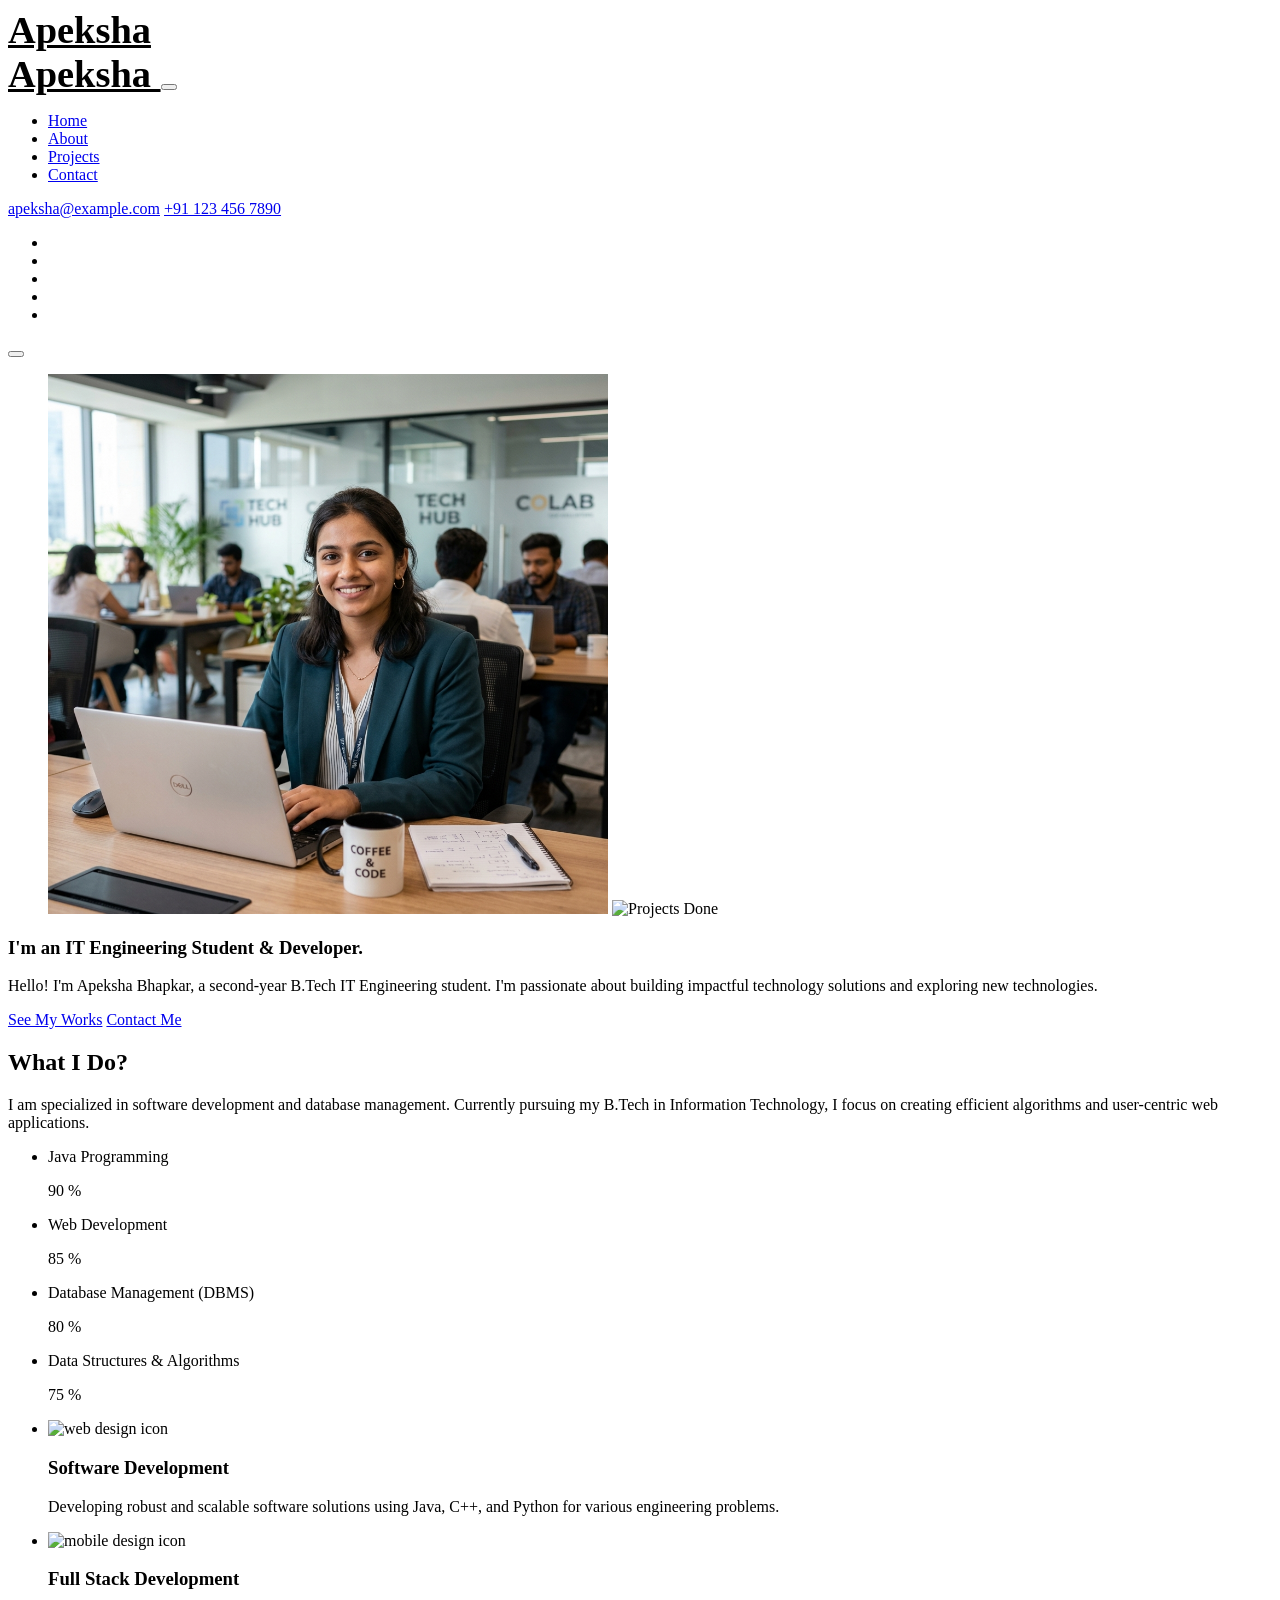
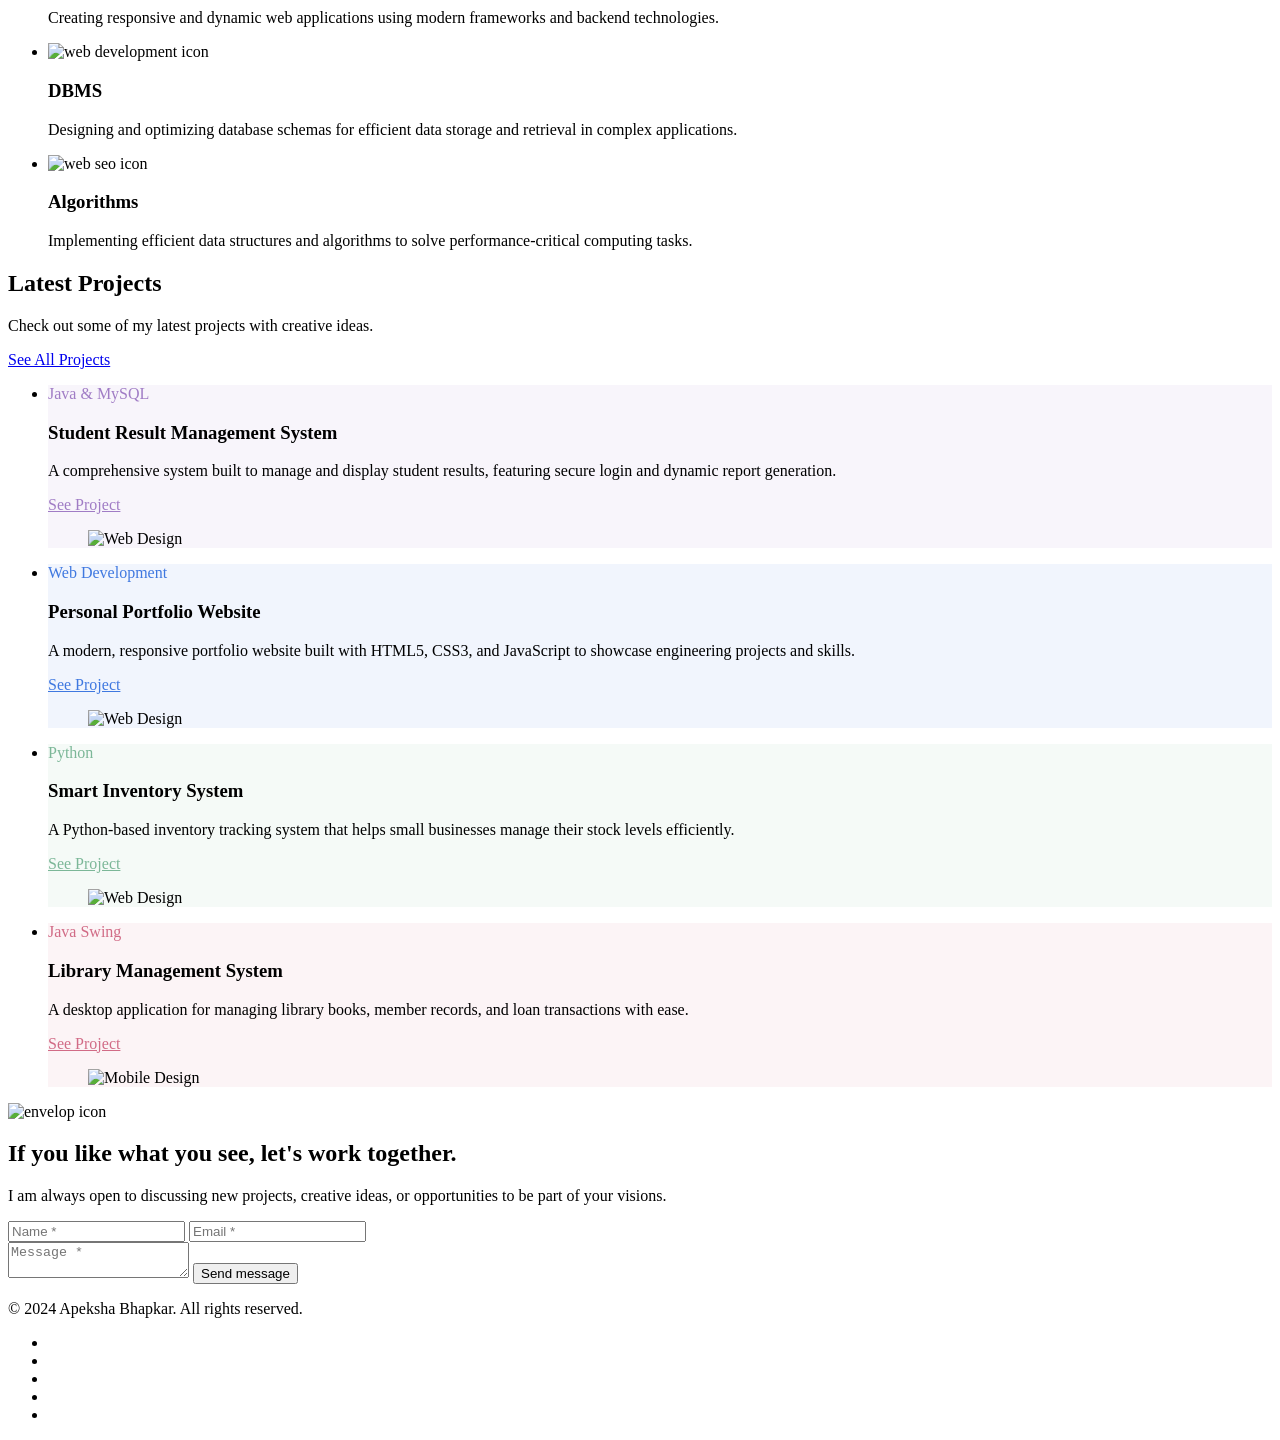
==== index.html @ d8a3f4f7 "first commit" ====
<!DOCTYPE html>
<html lang="en">

<head>
  <meta charset="UTF-8">
  <meta http-equiv="X-UA-Compatible" content="IE=edge">
  <meta name="viewport" content="width=device-width, initial-scale=1.0">

  <!-- 
    - primary meta tags
  -->
  <title>Apeksha - IT Engineering Student & Developer</title>
  <meta name="title" content="Apeksha - IT Engineering Student & Developer">
  <meta name="description"
    content="Apeksha Bhapkar's personal portfolio. I am a second-year B.Tech IT Engineering student.">

  <!-- 
    - favicon
  -->
  <link rel="shortcut icon" href="./favicon.svg" type="image/svg+xml">

  <!-- 
    - google font link
  -->
  <link rel="preconnect" href="https://fonts.googleapis.com">
  <link rel="preconnect" href="https://fonts.gstatic.com" crossorigin>
  <link href="https://fonts.googleapis.com/css2?family=Manrope:wght@500;700&display=swap" rel="stylesheet">

  <!-- 
    - custom css link
  -->
  <link rel="stylesheet" href="./assets/css/style.css">

  <!-- 
    - preload images
  -->
  <link rel="preload" as="image" href="./assets/images/hero_apeksha.png">
  <link rel="preload" as="image" href="./assets/images/Blog.svg">

</head>

<body>

  <!-- 
    - #HEADER
  -->

  <header class="header" data-header>
    <div class="container">

      <a href="#" class="logo" style="font-size: 2.4rem; font-weight: 700; color: var(--onyx);">
        Apeksha
      </a>

      <nav class="navbar" data-navbar>

        <div class="navbar-top">
          <a href="#" class="logo" style="font-size: 2.4rem; font-weight: 700; color: var(--white);">
            Apeksha
          </a>

          <button class="nav-close-btn" aria-label="close menu" data-nav-toggler>
            <ion-icon name="close-outline" aria-hidden="true"></ion-icon>
          </button>
        </div>

        <ul class="navbar-list">

          <li>
            <a href="#home" class="navbar-link" data-nav-link>Home</a>
          </li>

          <li>
            <a href="#about" class="navbar-link" data-nav-link>About</a>
          </li>

          <li>
            <a href="#projects" class="navbar-link" data-nav-link>Projects</a>
          </li>

          <li>
            <a href="#contact" class="navbar-link" data-nav-link>Contact</a>
          </li>

        </ul>

        <div class="wrapper">
          <a href="mailto:apeksha@example.com" class="contact-link">apeksha@example.com</a>

          <a href="tel:+911234567890" class="contact-link">+91 123 456 7890</a>
        </div>

        <ul class="social-list">

          <li>
            <a href="#" class="social-link">
              <ion-icon name="logo-twitter"></ion-icon>
            </a>
          </li>

          <li>
            <a href="#" class="social-link">
              <ion-icon name="logo-facebook"></ion-icon>
            </a>
          </li>

          <li>
            <a href="#" class="social-link">
              <ion-icon name="logo-dribbble"></ion-icon>
            </a>
          </li>

          <li>
            <a href="#" class="social-link">
              <ion-icon name="logo-instagram"></ion-icon>
            </a>
          </li>

          <li>
            <a href="#" class="social-link">
              <ion-icon name="logo-youtube"></ion-icon>
            </a>
          </li>

        </ul>

      </nav>

      <button class="nav-open-btn" aria-label="open menu" data-nav-toggler>
        <ion-icon name="menu-outline" aria-hidden="true"></ion-icon>
      </button>

      <div class="overlay" data-nav-toggler data-overlay></div>

    </div>
  </header>





  <main>
    <article>

      <!-- 
        - #HERO
      -->

      <section class="section hero" id="home" aria-label="home">
        <div class="container">

          <figure class="hero-banner">
            <img src="./assets/images/hero_apeksha.png" width="560" height="540" alt="Apeksha" class="w-100"
              data-reveal="top">

            <img src="./assets/images/hero-shape.svg" width="203" height="91" alt="Projects Done" class="shape"
              data-reveal="top" data-reveal-delay="0.25s">
          </figure>

          <div class="hero-content">

            <h1 class="h1 hero-title" data-reveal="top" data-reveal-delay="0.5s">
              I'm an IT Engineering Student & Developer.
            </h1>

            <p class="section-text" data-reveal="top" data-reveal-delay="0.75s">
              Hello! I'm Apeksha Bhapkar, a second-year B.Tech IT Engineering student. I'm passionate about building
              impactful technology solutions and exploring new technologies.
            </p>

            <div class="btn-wrapper" data-reveal="top" data-reveal-delay="1s">
              <a href="#projects" class="btn btn-primary">See My Works</a>

              <a href="#contact" class="btn btn-secondary">Contact Me</a>
            </div>

          </div>

        </div>
      </section>





      <!-- 
        - #ABOUT
      -->

      <section class="section about" id="about" aria-label="about">
        <div class="container">

          <div class="wrapper">

            <div data-reveal="left">
              <h2 class="h2 section-title">What I Do?</h2>

              <p class="section-text">
                I am specialized in software development and database management. Currently pursuing my B.Tech in
                Information Technology, I focus on creating efficient algorithms and user-centric web applications.
              </p>
            </div>

            <ul class="progress-list" data-reveal="right">

              <li class="progress-item">

                <div class="label-wrapper">
                  <p>Java Programming</p>

                  <span class="span">90 %</span>
                </div>

                <div class="progress">
                  <div class="progress-fill" style="width: 90%; background-color: #c7b1dd"></div>
                </div>

              </li>

              <li class="progress-item">

                <div class="label-wrapper">
                  <p>Web Development</p>

                  <span class="span">85 %</span>
                </div>

                <div class="progress">
                  <div class="progress-fill" style="width: 85%; background-color: #8caeec"></div>
                </div>

              </li>

              <li class="progress-item">

                <div class="label-wrapper">
                  <p>Database Management (DBMS)</p>

                  <span class="span">80 %</span>
                </div>

                <div class="progress">
                  <div class="progress-fill" style="width: 80%; background-color: #b0d4c1"></div>
                </div>

              </li>

              <li class="progress-item">

                <div class="label-wrapper">
                  <p>Data Structures & Algorithms</p>

                  <span class="span">75 %</span>
                </div>

                <div class="progress">
                  <div class="progress-fill" style="width: 75%; background-color: #e3a6b6"></div>
                </div>

              </li>

            </ul>

          </div>

          <ul class="grid-list">

            <li data-reveal="bottom">
              <div class="about-card">

                <div class="card-icon">
                  <img src="./assets/images/icon-1.svg" width="52" height="52" loading="lazy" alt="web design icon">
                </div>

                <h3 class="h4 card-title">Software Development</h3>

                <p class="card-text">
                  Developing robust and scalable software solutions using Java, C++, and Python for various engineering
                  problems.
                </p>

              </div>
            </li>

            <li data-reveal="bottom" data-reveal-delay="0.25s">
              <div class="about-card">

                <div class="card-icon">
                  <img src="./assets/images/icon-2.svg" width="52" height="52" loading="lazy" alt="mobile design icon">
                </div>

                <h3 class="h4 card-title">Full Stack Development</h3>

                <p class="card-text">
                  Creating responsive and dynamic web applications using modern frameworks and backend technologies.
                </p>

              </div>
            </li>

            <li data-reveal="bottom" data-reveal-delay="0.5s">
              <div class="about-card">

                <div class="card-icon">
                  <img src="./assets/images/icon-3.svg" width="52" height="52" loading="lazy"
                    alt="web development icon">
                </div>

                <h3 class="h4 card-title">DBMS</h3>

                <p class="card-text">
                  Designing and optimizing database schemas for efficient data storage and retrieval in complex
                  applications.
                </p>

              </div>
            </li>

            <li data-reveal="bottom" data-reveal-delay="0.75s">
              <div class="about-card">

                <div class="card-icon">
                  <img src="./assets/images/icon-4.svg" width="52" height="52" loading="lazy" alt="web seo icon">
                </div>

                <h3 class="h4 card-title">Algorithms</h3>

                <p class="card-text">
                  Implementing efficient data structures and algorithms to solve performance-critical computing tasks.
                </p>

              </div>
            </li>

          </ul>

        </div>
      </section>





      <!-- 
        - #PROJECT
      -->

      <section class="section project" id="projects" aria-labelledby="project-label">
        <div class="container">

          <div class="title-wrapper" data-reveal="top">

            <div>
              <h2 class="h2 section-title" id="project-label">Latest Projects</h2>

              <p class="section-text">
                Check out some of my latest projects with creative ideas.
              </p>
            </div>

            <a href="#" class="btn btn-secondary">See All Projects</a>

          </div>

          <ul class="grid-list">

            <li>
              <div class="project-card project-card-1" style="background-color: #f8f5fb">

                <div class="card-content" data-reveal="left">

                  <p class="card-tag" style="color: #a07cc5">Java & MySQL</p>

                  <h3 class="h3 card-title">Student Result Management System</h3>

                  <p class="card-text">
                    A comprehensive system built to manage and display student results, featuring secure login and
                    dynamic report generation.
                  </p>

                  <a href="#" class="btn-text" style="color: #a07cc5">
                    <span class="span">See Project</span>

                    <ion-icon name="arrow-forward-outline" aria-hidden="true"></ion-icon>
                  </a>

                </div>

                <figure class="card-banner" data-reveal="right">
                  <img src="./assets/images/project-1.png" width="650" height="370" loading="lazy" alt="Web Design"
                    class="w-100">
                </figure>

              </div>
            </li>

            <li>
              <div class="project-card project-card-2" style="background-color: #f1f5fd">

                <div class="card-content" data-reveal="right">

                  <p class=" card-tag" style="color: #3f78e0">Web Development</p>

                  <h3 class="h3 card-title">Personal Portfolio Website</h3>

                  <p class="card-text">
                    A modern, responsive portfolio website built with HTML5, CSS3, and JavaScript to showcase
                    engineering projects and skills.
                  </p>

                  <a href="#" class="btn-text" style="color: #3f78e0">
                    <span class="span">See Project</span>

                    <ion-icon name="arrow-forward-outline" aria-hidden="true"></ion-icon>
                  </a>

                </div>

                <figure class="card-banner" data-reveal="left">
                  <img src="./assets/images/project-2.png" width="600" height="367" loading="lazy" alt="Web Design"
                    class="w-100">
                </figure>

              </div>
            </li>

            <li>
              <div class="project-card project-card-3" style="background-color: #f5faf7">

                <div class="card-content" data-reveal="left">

                  <p class=" card-tag" style="color: #7cb798">Python</p>

                  <h3 class="h3 card-title">Smart Inventory System</h3>

                  <p class="card-text">
                    A Python-based inventory tracking system that helps small businesses manage their stock levels
                    efficiently.
                  </p>

                  <a href="#" class="btn-text" style="color: #7cb798">
                    <span class="span">See Project</span>

                    <ion-icon name="arrow-forward-outline" aria-hidden="true"></ion-icon>
                  </a>

                </div>

                <figure class="card-banner" data-reveal="right">
                  <img src="./assets/images/project-3.png" width="600" height="367" loading="lazy" alt="Web Design"
                    class="w-100">
                </figure>

              </div>
            </li>

            <li>
              <div class="project-card project-card-4" style="background-color: #fcf4f6">

                <div class="card-content" data-reveal="left">

                  <p class=" card-tag" style="color: #d16b86">Java Swing</p>

                  <h3 class="h3 card-title">Library Management System</h3>

                  <p class="card-text">
                    A desktop application for managing library books, member records, and loan transactions with ease.
                  </p>

                  <a href="#" class="btn-text" style="color: #d16b86">
                    <span class="span">See Project</span>

                    <ion-icon name="arrow-forward-outline" aria-hidden="true"></ion-icon>
                  </a>

                </div>

                <figure class="card-banner" data-reveal="right">
                  <img src="./assets/images/project-4.png" width="620" height="370" loading="lazy" alt="Mobile Design"
                    class="w-100">
                </figure>

              </div>
            </li>

          </ul>

        </div>
      </section>





      <!-- 
        - #CONTACT
      -->

      <section class="section contact" id="contact" aria-label="contact">
        <div class="container">

          <div class="contact-card">

            <div class="contact-content" data-reveal="left">

              <div class="card-icon">
                <img src="./assets/images/icon-5.svg" width="44" height="44" loading="lazy" alt="envelop icon">
              </div>

              <h2 class="h2 section-title">If you like what you see, let's work together.</h2>

              <p class="section-text">
                I am always open to discussing new projects, creative ideas, or opportunities to be part of your
                visions.
              </p>

            </div>

            <form action="" class="contact-form" data-reveal="right">

              <div class="input-wrapper">
                <input type="text" name="name" placeholder="Name *" required class="input-field">

                <input type="email" name="email_address" placeholder="Email *" required class="input-field">
              </div>

              <textarea name="message" placeholder="Message *" required class="input-field"></textarea>

              <button type="submit" class="btn btn-secondary">Send message</button>

            </form>

          </div>

        </div>
      </section>

    </article>
  </main>





  <!-- 
    - #FOOTER
  -->

  <footer class="footer">
    <div class="container">

      <p class="copyright">
        © 2024 Apeksha Bhapkar. All rights reserved.
      </p>

      <ul class="social-list">

        <li>
          <a href="#" class="social-link">
            <ion-icon name="logo-twitter"></ion-icon>
          </a>
        </li>

        <li>
          <a href="#" class="social-link">
            <ion-icon name="logo-facebook"></ion-icon>
          </a>
        </li>

        <li>
          <a href="#" class="social-link">
            <ion-icon name="logo-dribbble"></ion-icon>
          </a>
        </li>

        <li>
          <a href="#" class="social-link">
            <ion-icon name="logo-instagram"></ion-icon>
          </a>
        </li>

        <li>
          <a href="#" class="social-link">
            <ion-icon name="logo-youtube"></ion-icon>
          </a>
        </li>

      </ul>

    </div>
  </footer>





  <!-- 
    - custom js link
  -->
  <script src="./assets/js/script.js"></script>

  <!-- 
    - ionicon link
  -->
  <script type="module" src="https://unpkg.com/ionicons@5.5.2/dist/ionicons/ionicons.esm.js"></script>
  <script nomodule src="https://unpkg.com/ionicons@5.5.2/dist/ionicons/ionicons.js"></script>

</body>

</html>
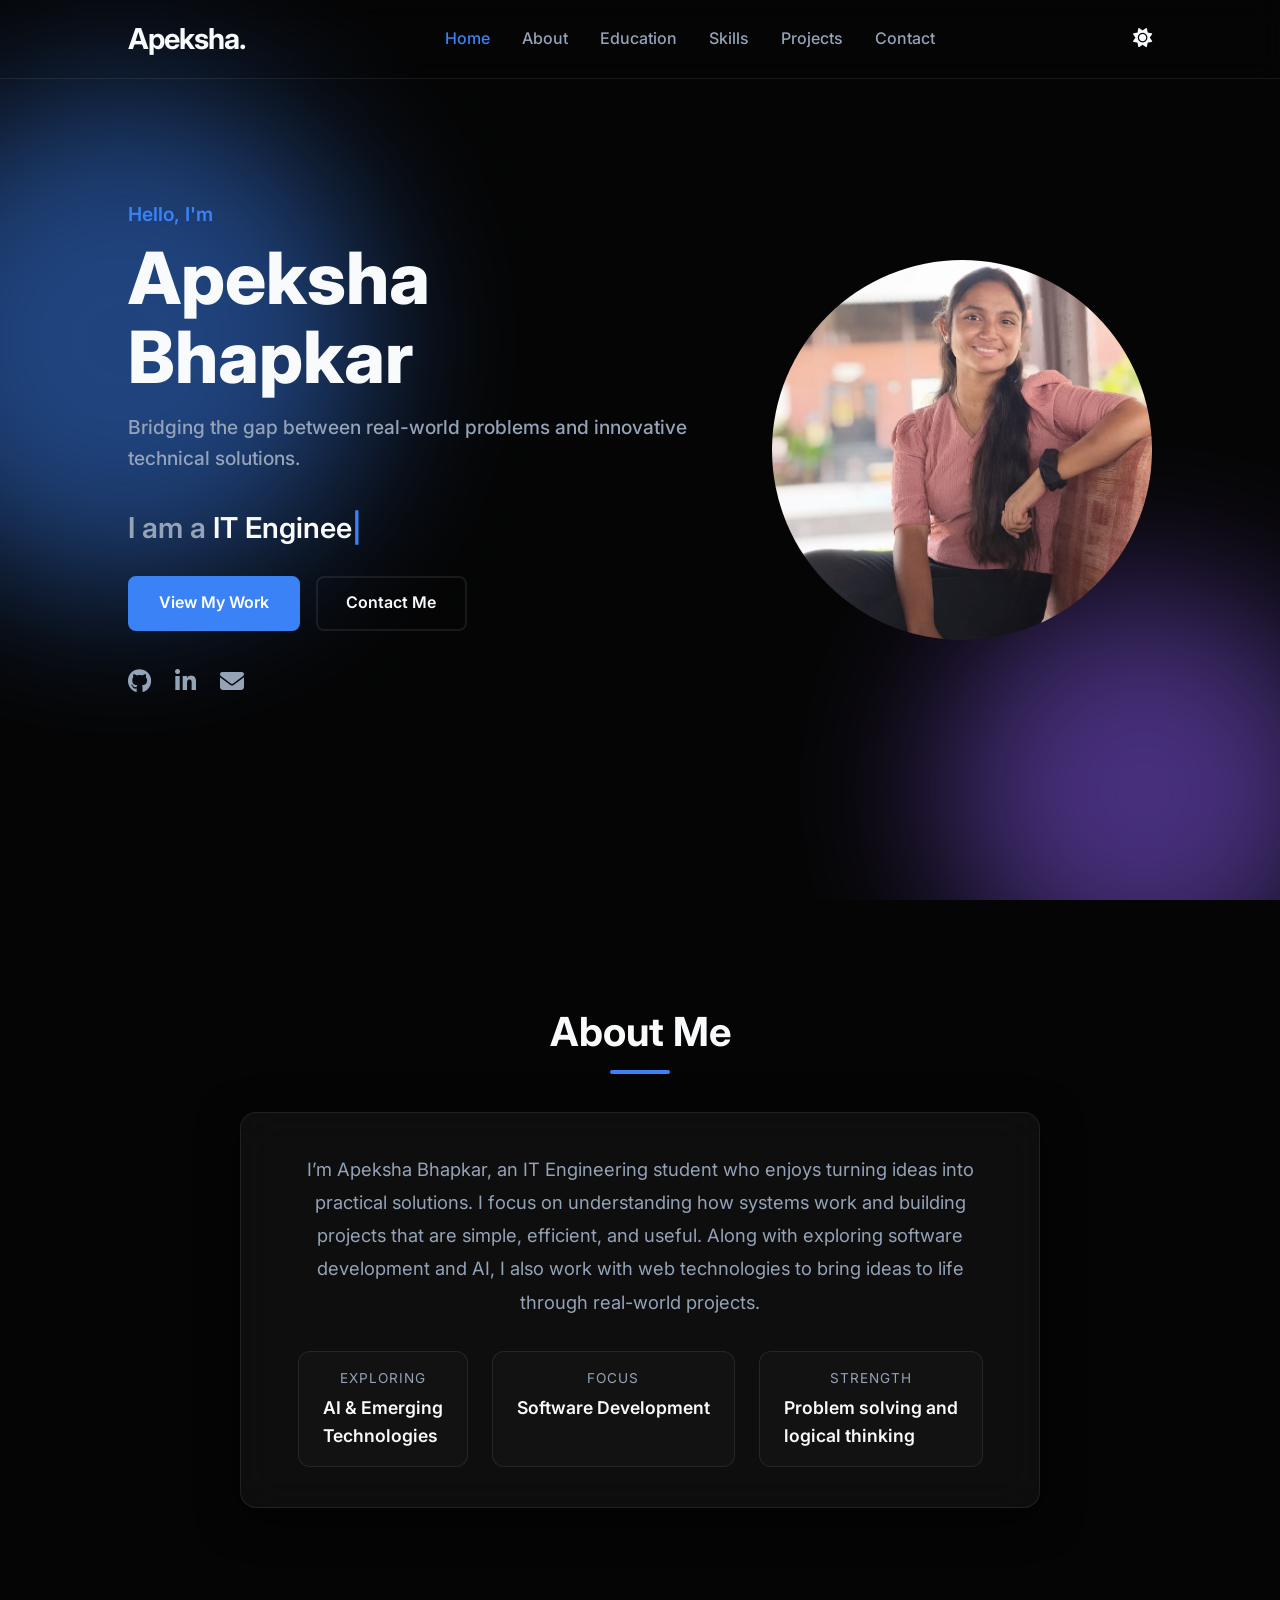
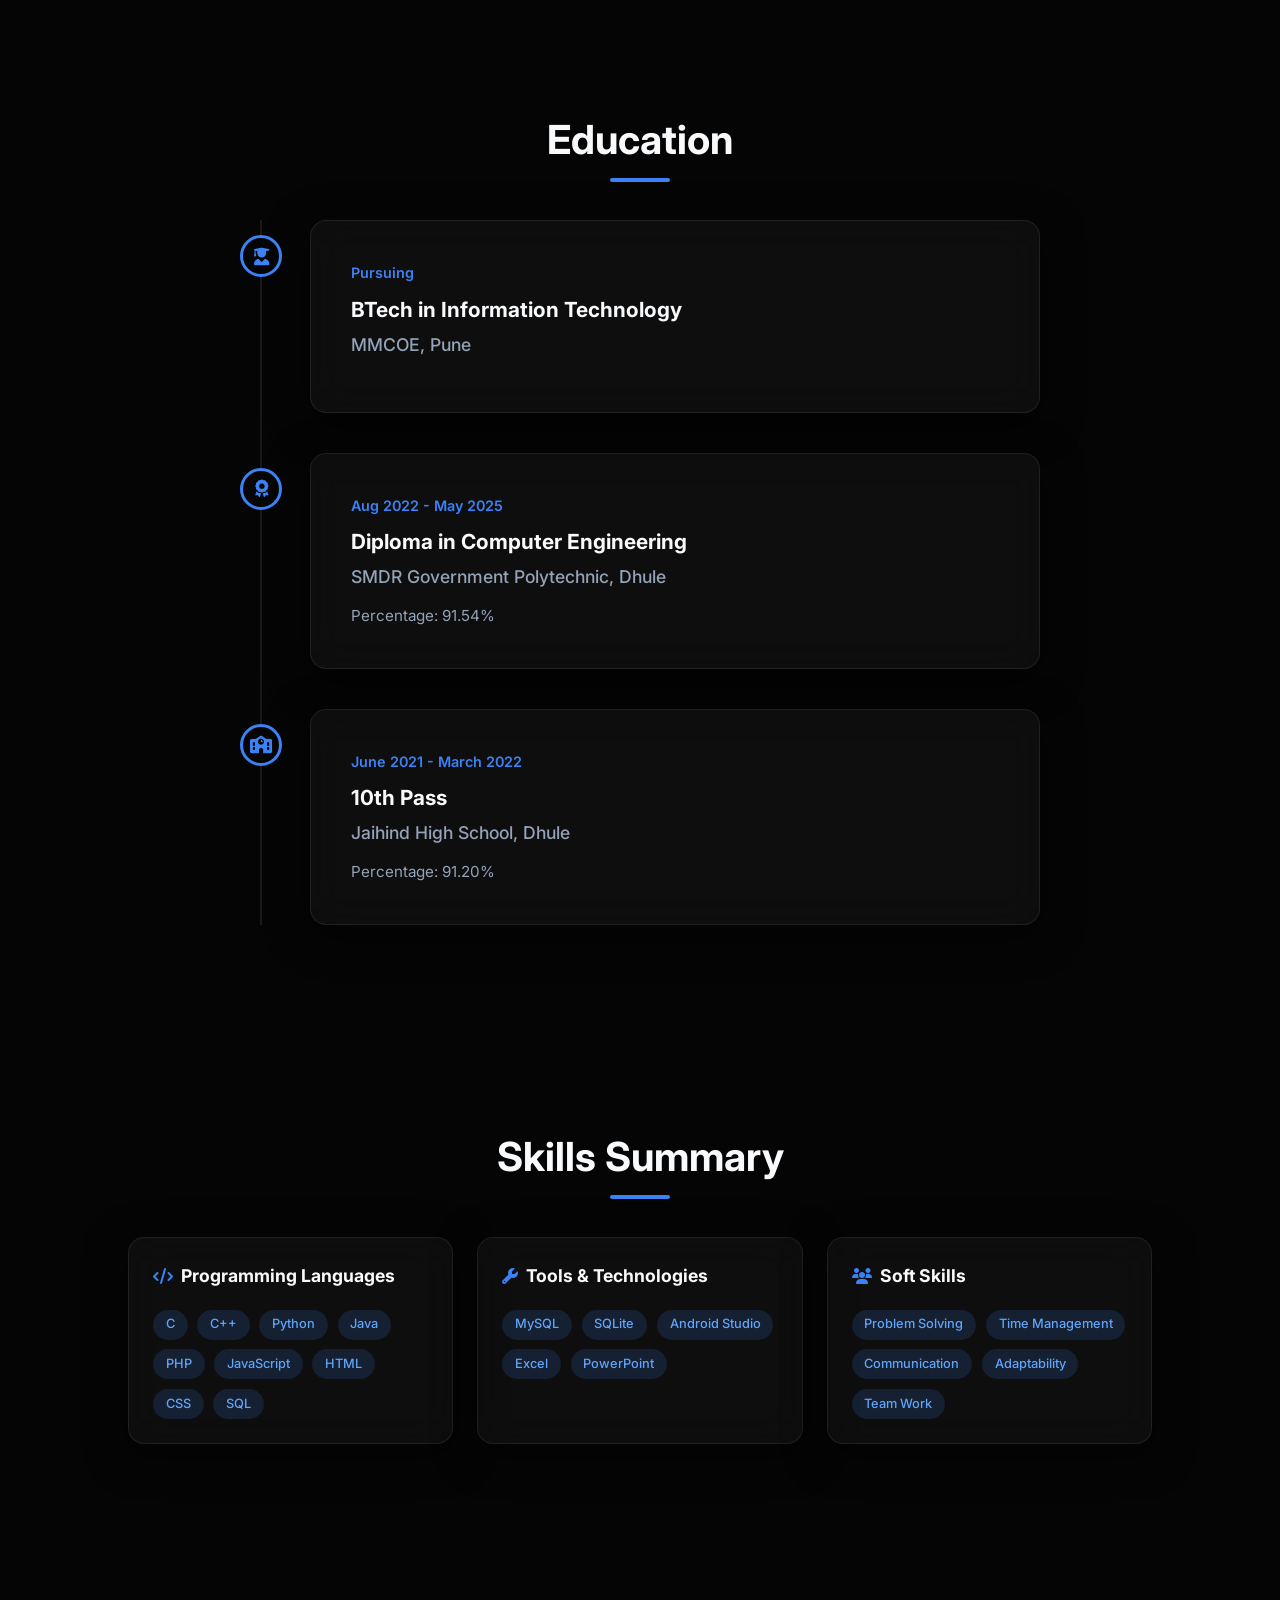
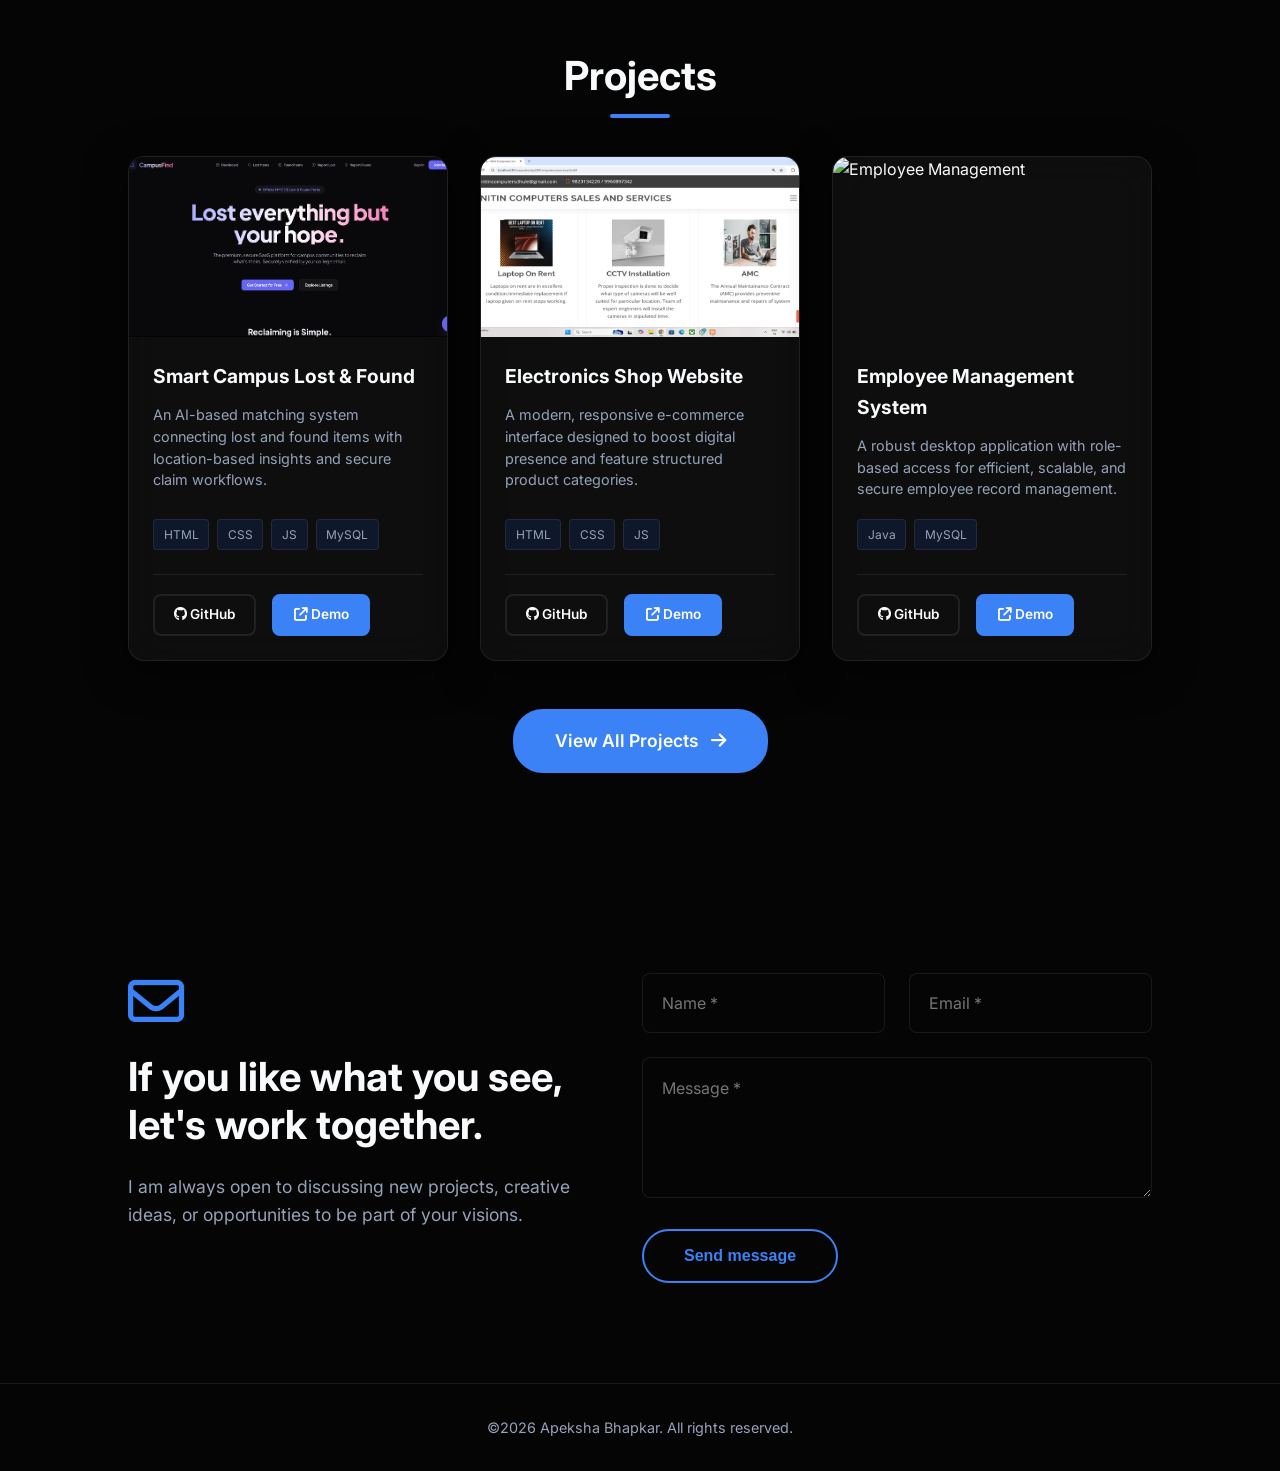
==== commit 7bf19882: "Updated portfolio design" ====
--- a/index.html
+++ b/index.html
@@ -2,609 +2,318 @@
 <html lang="en">
 
 <head>
-  <meta charset="UTF-8">
-  <meta http-equiv="X-UA-Compatible" content="IE=edge">
-  <meta name="viewport" content="width=device-width, initial-scale=1.0">
-
-  <!-- 
-    - primary meta tags
-  -->
-  <title>Apeksha - IT Engineering Student & Developer</title>
-  <meta name="title" content="Apeksha - IT Engineering Student & Developer">
-  <meta name="description"
-    content="Apeksha Bhapkar's personal portfolio. I am a second-year B.Tech IT Engineering student.">
-
-  <!-- 
-    - favicon
-  -->
-  <link rel="shortcut icon" href="./favicon.svg" type="image/svg+xml">
-
-  <!-- 
-    - google font link
-  -->
-  <link rel="preconnect" href="https://fonts.googleapis.com">
-  <link rel="preconnect" href="https://fonts.gstatic.com" crossorigin>
-  <link href="https://fonts.googleapis.com/css2?family=Manrope:wght@500;700&display=swap" rel="stylesheet">
-
-  <!-- 
-    - custom css link
-  -->
-  <link rel="stylesheet" href="./assets/css/style.css">
-
-  <!-- 
-    - preload images
-  -->
-  <link rel="preload" as="image" href="./assets/images/hero_apeksha.png">
-  <link rel="preload" as="image" href="./assets/images/Blog.svg">
-
+    <meta charset="UTF-8">
+    <meta name="viewport" content="width=device-width, initial-scale=1.0">
+    <title>Apeksha Bhapkar | Portfolio</title>
+    <!-- Use Google Fonts -->
+    <link rel="preconnect" href="https://fonts.googleapis.com">
+    <link rel="preconnect" href="https://fonts.gstatic.com" crossorigin>
+    <link href="https://fonts.googleapis.com/css2?family=Inter:wght@300;400;500;600;700&display=swap" rel="stylesheet">
+    <!-- Font Awesome for Icons -->
+    <link rel="stylesheet" href="https://cdnjs.cloudflare.com/ajax/libs/font-awesome/6.4.0/css/all.min.css">
+    <link rel="stylesheet" href="style.css">
 </head>
 
-<body>
-
-  <!-- 
-    - #HEADER
-  -->
-
-  <header class="header" data-header>
-    <div class="container">
-
-      <a href="#" class="logo" style="font-size: 2.4rem; font-weight: 700; color: var(--onyx);">
-        Apeksha
-      </a>
-
-      <nav class="navbar" data-navbar>
-
-        <div class="navbar-top">
-          <a href="#" class="logo" style="font-size: 2.4rem; font-weight: 700; color: var(--white);">
-            Apeksha
-          </a>
-
-          <button class="nav-close-btn" aria-label="close menu" data-nav-toggler>
-            <ion-icon name="close-outline" aria-hidden="true"></ion-icon>
-          </button>
-        </div>
-
-        <ul class="navbar-list">
-
-          <li>
-            <a href="#home" class="navbar-link" data-nav-link>Home</a>
-          </li>
-
-          <li>
-            <a href="#about" class="navbar-link" data-nav-link>About</a>
-          </li>
-
-          <li>
-            <a href="#projects" class="navbar-link" data-nav-link>Projects</a>
-          </li>
-
-          <li>
-            <a href="#contact" class="navbar-link" data-nav-link>Contact</a>
-          </li>
-
-        </ul>
-
-        <div class="wrapper">
-          <a href="mailto:apeksha@example.com" class="contact-link">apeksha@example.com</a>
-
-          <a href="tel:+911234567890" class="contact-link">+91 123 456 7890</a>
-        </div>
-
-        <ul class="social-list">
-
-          <li>
-            <a href="#" class="social-link">
-              <ion-icon name="logo-twitter"></ion-icon>
+<body class="dark-mode">
+
+    <!-- Navigation -->
+    <nav id="navbar" class="glass-nav">
+        <div class="nav-container">
+            <a href="#home" class="logo">Apeksha.</a>
+
+            <ul class="nav-links">
+                <li><a href="#home">Home</a></li>
+                <li><a href="#about">About</a></li>
+                <li><a href="#education">Education</a></li>
+                <li><a href="#skills">Skills</a></li>
+                <li><a href="#projects">Projects</a></li>
+                <li><a href="#contact">Contact</a></li>
+            </ul>
+
+            <div class="nav-actions">
+                <button id="theme-toggle" aria-label="Toggle Dark/Light Mode">
+                    <i class="fa-solid fa-sun light-icon"></i>
+                    <i class="fa-solid fa-moon dark-icon"></i>
+                </button>
+                <div class="hamburger">
+                    <span class="bar"></span>
+                    <span class="bar"></span>
+                    <span class="bar"></span>
+                </div>
+            </div>
+        </div>
+    </nav>
+
+    <!-- Hero Section -->
+    <section id="home" class="hero section-padding">
+        <div class="hero-wrapper">
+            <div class="hero-content fade-in">
+                <p class="greeting">Hello, I'm</p>
+                <h1 class="name">Apeksha Bhapkar</h1>
+                <h2 class="hero-tagline">Bridging the gap between real-world problems and innovative technical
+                    solutions.</h2>
+                <div class="typing-container">
+                    <span class="static-text">I am a </span>
+                    <span class="typing-text"></span><span class="cursor">|</span>
+                </div>
+                <div class="hero-buttons">
+                    <a href="#projects" class="btn btn-primary">View My Work</a>
+                    <a href="#contact" class="btn btn-secondary">Contact Me</a>
+                </div>
+                <div class="social-links">
+                    <a href="https://github.com/ApekshaBhapkar" target="_blank" aria-label="GitHub"><i
+                            class="fa-brands fa-github"></i></a>
+                    <a href="https://www.linkedin.com/in/apeksha-bhapkar-3b2264395" target="_blank"
+                        aria-label="LinkedIn"><i class="fa-brands fa-linkedin-in"></i></a>
+                    <a href="mailto:bhapkarapeksha15@gmail.com" aria-label="Email"><i
+                            class="fa-solid fa-envelope"></i></a>
+                </div>
+            </div>
+            <div class="hero-img-box fade-in">
+                <img src="photo.jpg" alt="Apeksha Bhapkar">
+            </div>
+        </div>
+        <div class="hero-shapes">
+            <div class="shape shape-1"></div>
+            <div class="shape shape-2"></div>
+        </div>
+    </section>
+
+    <!-- About Section -->
+    <section id="about" class="about section-padding">
+        <h2 class="section-title fade-in">About Me</h2>
+        <div class="about-container fade-in">
+            <div class="about-text glass-card">
+                <p class="about-intro">I’m Apeksha Bhapkar, an IT Engineering student who enjoys turning ideas into
+                    practical solutions. I focus on understanding how systems work and building projects that are
+                    simple, efficient, and useful.
+
+                    Along with exploring software development and AI, I also work with web technologies to bring ideas
+                    to life through real-world projects.</p>
+                <div class="about-minimal-blocks">
+                    <div class="minimal-block hover-effect">
+                        <span class="block-label">Exploring</span>
+                        <strong class="block-value">AI & Emerging <br>Technologies</strong>
+                    </div>
+                    <div class="minimal-block hover-effect">
+                        <span class="block-label">Focus</span>
+                        <strong class="block-value">Software Development</strong>
+                    </div>
+                    <div class="minimal-block hover-effect">
+                        <span class="block-label">Strength</span>
+                        <strong class="block-value">Problem solving and<br> logical thinking</strong>
+                    </div>
+                </div>
+            </div>
+        </div>
+    </section>
+
+    <!-- Education Section -->
+    <section id="education" class="education section-padding">
+        <h2 class="section-title fade-in">Education</h2>
+        <div class="timeline fade-in">
+
+            <div class="timeline-item">
+                <div class="timeline-dot"><i class="fa-solid fa-user-graduate"></i></div>
+                <div class="timeline-content glass-card hover-effect">
+                    <span class="date">Pursuing</span>
+                    <h3>BTech in Information Technology</h3>
+                    <h4>MMCOE, Pune</h4>
+                </div>
+            </div>
+
+            <div class="timeline-item">
+                <div class="timeline-dot"><i class="fa-solid fa-award"></i></div>
+                <div class="timeline-content glass-card hover-effect">
+                    <span class="date">Aug 2022 - May 2025</span>
+                    <h3>Diploma in Computer Engineering</h3>
+                    <h4>SMDR Government Polytechnic, Dhule</h4>
+                    <p>Percentage: 91.54%</p>
+                </div>
+            </div>
+
+            <div class="timeline-item">
+                <div class="timeline-dot"><i class="fa-solid fa-school"></i></div>
+                <div class="timeline-content glass-card hover-effect">
+                    <span class="date">June 2021 - March 2022</span>
+                    <h3>10th Pass</h3>
+                    <h4>Jaihind High School, Dhule</h4>
+                    <p>Percentage: 91.20%</p>
+                </div>
+            </div>
+        </div>
+    </section>
+
+    <!-- Skills Section -->
+    <section id="skills" class="skills section-padding">
+        <h2 class="section-title fade-in">Skills Summary</h2>
+        <div class="skills-container fade-in">
+
+            <div class="skill-category glass-card hover-effect">
+                <h3><i class="fa-solid fa-code"></i> Programming Languages</h3>
+                <div class="tags">
+                    <span class="tag">C</span>
+                    <span class="tag">C++</span>
+                    <span class="tag">Python</span>
+                    <span class="tag">Java</span>
+                    <span class="tag">PHP</span>
+                    <span class="tag">JavaScript</span>
+                    <span class="tag">HTML</span>
+                    <span class="tag">CSS</span>
+                    <span class="tag">SQL</span>
+                </div>
+            </div>
+
+            <div class="skill-category glass-card hover-effect">
+                <h3><i class="fa-solid fa-wrench"></i> Tools & Technologies</h3>
+                <div class="tags">
+                    <span class="tag">MySQL</span>
+                    <span class="tag">SQLite</span>
+                    <span class="tag">Android Studio</span>
+                    <span class="tag">Excel</span>
+                    <span class="tag">PowerPoint</span>
+                </div>
+            </div>
+
+            <div class="skill-category glass-card hover-effect">
+                <h3><i class="fa-solid fa-users"></i> Soft Skills</h3>
+                <div class="tags">
+                    <span class="tag">Problem Solving</span>
+                    <span class="tag">Time Management</span>
+                    <span class="tag">Communication</span>
+                    <span class="tag">Adaptability</span>
+                    <span class="tag">Team Work</span>
+                </div>
+            </div>
+
+        </div>
+    </section>
+
+    <!-- Projects Section -->
+    <section id="projects" class="projects section-padding">
+        <h2 class="section-title fade-in">Projects</h2>
+        <div class="projects-grid">
+
+            <!-- Project 1 -->
+            <div class="project-card glass-card fade-in hover-effect">
+                <div class="project-img">
+                    <img src="portfolio.png" alt="Lost & Found AI">
+                </div>
+                <div class="project-content">
+                    <h3>Smart Campus Lost & Found</h3>
+                    <p class="project-desc">
+                        An AI-based matching system connecting lost and found items with location-based insights and
+                        secure claim workflows.
+                    </p>
+                    <div class="project-tech">
+                        <span>HTML</span><span>CSS</span><span>JS</span><span>MySQL</span>
+                    </div>
+                    <div class="project-actions">
+                        <a href="https://github.com/ApekshaBhapkar" target="_blank" class="btn btn-secondary btn-sm"><i
+                                class="fa-brands fa-github"></i> GitHub</a>
+                        <a href="https://campus-find-a2tj6vhj5-saburi-yeolas-projects.vercel.app"
+                            class="btn btn-primary btn-sm"><i class="fa-solid fa-arrow-up-right-from-square"></i>
+                            Demo</a>
+                    </div>
+                </div>
+            </div>
+
+            <!-- Project 2 -->
+            <div class="project-card glass-card fade-in hover-effect">
+                <div class="project-img">
+                    <img src="nitin computers 2.png" alt="Electronics Shop">
+                </div>
+                <div class="project-content">
+                    <h3>Electronics Shop Website</h3>
+                    <p class="project-desc">
+                        A modern, responsive e-commerce interface designed to boost digital presence and feature
+                        structured product categories.
+                    </p>
+                    <div class="project-tech">
+                        <span>HTML</span><span>CSS</span><span>JS</span>
+                    </div>
+                    <div class="project-actions">
+                        <a href="https://github.com/ApekshaBhapkar" target="_blank" class="btn btn-secondary btn-sm"><i
+                                class="fa-brands fa-github"></i> GitHub</a>
+                        <a href="#" class="btn btn-primary btn-sm"><i
+                                class="fa-solid fa-arrow-up-right-from-square"></i> Demo</a>
+                    </div>
+                </div>
+            </div>
+
+            <!-- Project 3 -->
+            <div class="project-card glass-card fade-in hover-effect">
+                <div class="project-img">
+                    <img src="https://images.unsplash.com/photo-1454165804606-c3d57bc86b40?ixlib=rb-4.0.3&auto=format&fit=crop&w=800&q=80"
+                        alt="Employee Management">
+                </div>
+                <div class="project-content">
+                    <h3>Employee Management System</h3>
+                    <p class="project-desc">
+                        A robust desktop application with role-based access for efficient, scalable, and secure employee
+                        record management.
+                    </p>
+                    <div class="project-tech">
+                        <span>Java</span><span>MySQL</span>
+                    </div>
+                    <div class="project-actions">
+                        <a href="https://github.com/ApekshaBhapkar" target="_blank" class="btn btn-secondary btn-sm"><i
+                                class="fa-brands fa-github"></i> GitHub</a>
+                        <a href="#" class="btn btn-primary btn-sm"><i
+                                class="fa-solid fa-arrow-up-right-from-square"></i> Demo</a>
+                    </div>
+                </div>
+            </div>
+
+        </div>
+
+        <div style="text-align: center; margin-top: 3rem;" class="fade-in">
+            <a href="projects.html" class="btn btn-primary hover-effect"
+                style="padding: 1rem 2.5rem; font-size: 1.1rem; border-radius: 30px;">
+                View All Projects <i class="fa-solid fa-arrow-right" style="margin-left: 0.5rem;"></i>
             </a>
-          </li>
-
-          <li>
-            <a href="#" class="social-link">
-              <ion-icon name="logo-facebook"></ion-icon>
-            </a>
-          </li>
-
-          <li>
-            <a href="#" class="social-link">
-              <ion-icon name="logo-dribbble"></ion-icon>
-            </a>
-          </li>
-
-          <li>
-            <a href="#" class="social-link">
-              <ion-icon name="logo-instagram"></ion-icon>
-            </a>
-          </li>
-
-          <li>
-            <a href="#" class="social-link">
-              <ion-icon name="logo-youtube"></ion-icon>
-            </a>
-          </li>
-
-        </ul>
-
-      </nav>
-
-      <button class="nav-open-btn" aria-label="open menu" data-nav-toggler>
-        <ion-icon name="menu-outline" aria-hidden="true"></ion-icon>
-      </button>
-
-      <div class="overlay" data-nav-toggler data-overlay></div>
-
-    </div>
-  </header>
-
-
-
-
-
-  <main>
-    <article>
-
-      <!-- 
-        - #HERO
-      -->
-
-      <section class="section hero" id="home" aria-label="home">
-        <div class="container">
-
-          <figure class="hero-banner">
-            <img src="./assets/images/hero_apeksha.png" width="560" height="540" alt="Apeksha" class="w-100"
-              data-reveal="top">
-
-            <img src="./assets/images/hero-shape.svg" width="203" height="91" alt="Projects Done" class="shape"
-              data-reveal="top" data-reveal-delay="0.25s">
-          </figure>
-
-          <div class="hero-content">
-
-            <h1 class="h1 hero-title" data-reveal="top" data-reveal-delay="0.5s">
-              I'm an IT Engineering Student & Developer.
-            </h1>
-
-            <p class="section-text" data-reveal="top" data-reveal-delay="0.75s">
-              Hello! I'm Apeksha Bhapkar, a second-year B.Tech IT Engineering student. I'm passionate about building
-              impactful technology solutions and exploring new technologies.
-            </p>
-
-            <div class="btn-wrapper" data-reveal="top" data-reveal-delay="1s">
-              <a href="#projects" class="btn btn-primary">See My Works</a>
-
-              <a href="#contact" class="btn btn-secondary">Contact Me</a>
-            </div>
-
-          </div>
-
-        </div>
-      </section>
-
-
-
-
-
-      <!-- 
-        - #ABOUT
-      -->
-
-      <section class="section about" id="about" aria-label="about">
-        <div class="container">
-
-          <div class="wrapper">
-
-            <div data-reveal="left">
-              <h2 class="h2 section-title">What I Do?</h2>
-
-              <p class="section-text">
-                I am specialized in software development and database management. Currently pursuing my B.Tech in
-                Information Technology, I focus on creating efficient algorithms and user-centric web applications.
-              </p>
-            </div>
-
-            <ul class="progress-list" data-reveal="right">
-
-              <li class="progress-item">
-
-                <div class="label-wrapper">
-                  <p>Java Programming</p>
-
-                  <span class="span">90 %</span>
-                </div>
-
-                <div class="progress">
-                  <div class="progress-fill" style="width: 90%; background-color: #c7b1dd"></div>
-                </div>
-
-              </li>
-
-              <li class="progress-item">
-
-                <div class="label-wrapper">
-                  <p>Web Development</p>
-
-                  <span class="span">85 %</span>
-                </div>
-
-                <div class="progress">
-                  <div class="progress-fill" style="width: 85%; background-color: #8caeec"></div>
-                </div>
-
-              </li>
-
-              <li class="progress-item">
-
-                <div class="label-wrapper">
-                  <p>Database Management (DBMS)</p>
-
-                  <span class="span">80 %</span>
-                </div>
-
-                <div class="progress">
-                  <div class="progress-fill" style="width: 80%; background-color: #b0d4c1"></div>
-                </div>
-
-              </li>
-
-              <li class="progress-item">
-
-                <div class="label-wrapper">
-                  <p>Data Structures & Algorithms</p>
-
-                  <span class="span">75 %</span>
-                </div>
-
-                <div class="progress">
-                  <div class="progress-fill" style="width: 75%; background-color: #e3a6b6"></div>
-                </div>
-
-              </li>
-
-            </ul>
-
-          </div>
-
-          <ul class="grid-list">
-
-            <li data-reveal="bottom">
-              <div class="about-card">
-
-                <div class="card-icon">
-                  <img src="./assets/images/icon-1.svg" width="52" height="52" loading="lazy" alt="web design icon">
-                </div>
-
-                <h3 class="h4 card-title">Software Development</h3>
-
-                <p class="card-text">
-                  Developing robust and scalable software solutions using Java, C++, and Python for various engineering
-                  problems.
-                </p>
-
-              </div>
-            </li>
-
-            <li data-reveal="bottom" data-reveal-delay="0.25s">
-              <div class="about-card">
-
-                <div class="card-icon">
-                  <img src="./assets/images/icon-2.svg" width="52" height="52" loading="lazy" alt="mobile design icon">
-                </div>
-
-                <h3 class="h4 card-title">Full Stack Development</h3>
-
-                <p class="card-text">
-                  Creating responsive and dynamic web applications using modern frameworks and backend technologies.
-                </p>
-
-              </div>
-            </li>
-
-            <li data-reveal="bottom" data-reveal-delay="0.5s">
-              <div class="about-card">
-
-                <div class="card-icon">
-                  <img src="./assets/images/icon-3.svg" width="52" height="52" loading="lazy"
-                    alt="web development icon">
-                </div>
-
-                <h3 class="h4 card-title">DBMS</h3>
-
-                <p class="card-text">
-                  Designing and optimizing database schemas for efficient data storage and retrieval in complex
-                  applications.
-                </p>
-
-              </div>
-            </li>
-
-            <li data-reveal="bottom" data-reveal-delay="0.75s">
-              <div class="about-card">
-
-                <div class="card-icon">
-                  <img src="./assets/images/icon-4.svg" width="52" height="52" loading="lazy" alt="web seo icon">
-                </div>
-
-                <h3 class="h4 card-title">Algorithms</h3>
-
-                <p class="card-text">
-                  Implementing efficient data structures and algorithms to solve performance-critical computing tasks.
-                </p>
-
-              </div>
-            </li>
-
-          </ul>
-
-        </div>
-      </section>
-
-
-
-
-
-      <!-- 
-        - #PROJECT
-      -->
-
-      <section class="section project" id="projects" aria-labelledby="project-label">
-        <div class="container">
-
-          <div class="title-wrapper" data-reveal="top">
-
-            <div>
-              <h2 class="h2 section-title" id="project-label">Latest Projects</h2>
-
-              <p class="section-text">
-                Check out some of my latest projects with creative ideas.
-              </p>
-            </div>
-
-            <a href="#" class="btn btn-secondary">See All Projects</a>
-
-          </div>
-
-          <ul class="grid-list">
-
-            <li>
-              <div class="project-card project-card-1" style="background-color: #f8f5fb">
-
-                <div class="card-content" data-reveal="left">
-
-                  <p class="card-tag" style="color: #a07cc5">Java & MySQL</p>
-
-                  <h3 class="h3 card-title">Student Result Management System</h3>
-
-                  <p class="card-text">
-                    A comprehensive system built to manage and display student results, featuring secure login and
-                    dynamic report generation.
-                  </p>
-
-                  <a href="#" class="btn-text" style="color: #a07cc5">
-                    <span class="span">See Project</span>
-
-                    <ion-icon name="arrow-forward-outline" aria-hidden="true"></ion-icon>
-                  </a>
-
-                </div>
-
-                <figure class="card-banner" data-reveal="right">
-                  <img src="./assets/images/project-1.png" width="650" height="370" loading="lazy" alt="Web Design"
-                    class="w-100">
-                </figure>
-
-              </div>
-            </li>
-
-            <li>
-              <div class="project-card project-card-2" style="background-color: #f1f5fd">
-
-                <div class="card-content" data-reveal="right">
-
-                  <p class=" card-tag" style="color: #3f78e0">Web Development</p>
-
-                  <h3 class="h3 card-title">Personal Portfolio Website</h3>
-
-                  <p class="card-text">
-                    A modern, responsive portfolio website built with HTML5, CSS3, and JavaScript to showcase
-                    engineering projects and skills.
-                  </p>
-
-                  <a href="#" class="btn-text" style="color: #3f78e0">
-                    <span class="span">See Project</span>
-
-                    <ion-icon name="arrow-forward-outline" aria-hidden="true"></ion-icon>
-                  </a>
-
-                </div>
-
-                <figure class="card-banner" data-reveal="left">
-                  <img src="./assets/images/project-2.png" width="600" height="367" loading="lazy" alt="Web Design"
-                    class="w-100">
-                </figure>
-
-              </div>
-            </li>
-
-            <li>
-              <div class="project-card project-card-3" style="background-color: #f5faf7">
-
-                <div class="card-content" data-reveal="left">
-
-                  <p class=" card-tag" style="color: #7cb798">Python</p>
-
-                  <h3 class="h3 card-title">Smart Inventory System</h3>
-
-                  <p class="card-text">
-                    A Python-based inventory tracking system that helps small businesses manage their stock levels
-                    efficiently.
-                  </p>
-
-                  <a href="#" class="btn-text" style="color: #7cb798">
-                    <span class="span">See Project</span>
-
-                    <ion-icon name="arrow-forward-outline" aria-hidden="true"></ion-icon>
-                  </a>
-
-                </div>
-
-                <figure class="card-banner" data-reveal="right">
-                  <img src="./assets/images/project-3.png" width="600" height="367" loading="lazy" alt="Web Design"
-                    class="w-100">
-                </figure>
-
-              </div>
-            </li>
-
-            <li>
-              <div class="project-card project-card-4" style="background-color: #fcf4f6">
-
-                <div class="card-content" data-reveal="left">
-
-                  <p class=" card-tag" style="color: #d16b86">Java Swing</p>
-
-                  <h3 class="h3 card-title">Library Management System</h3>
-
-                  <p class="card-text">
-                    A desktop application for managing library books, member records, and loan transactions with ease.
-                  </p>
-
-                  <a href="#" class="btn-text" style="color: #d16b86">
-                    <span class="span">See Project</span>
-
-                    <ion-icon name="arrow-forward-outline" aria-hidden="true"></ion-icon>
-                  </a>
-
-                </div>
-
-                <figure class="card-banner" data-reveal="right">
-                  <img src="./assets/images/project-4.png" width="620" height="370" loading="lazy" alt="Mobile Design"
-                    class="w-100">
-                </figure>
-
-              </div>
-            </li>
-
-          </ul>
-
-        </div>
-      </section>
-
-
-
-
-
-      <!-- 
-        - #CONTACT
-      -->
-
-      <section class="section contact" id="contact" aria-label="contact">
-        <div class="container">
-
-          <div class="contact-card">
-
-            <div class="contact-content" data-reveal="left">
-
-              <div class="card-icon">
-                <img src="./assets/images/icon-5.svg" width="44" height="44" loading="lazy" alt="envelop icon">
-              </div>
-
-              <h2 class="h2 section-title">If you like what you see, let's work together.</h2>
-
-              <p class="section-text">
-                I am always open to discussing new projects, creative ideas, or opportunities to be part of your
-                visions.
-              </p>
-
-            </div>
-
-            <form action="" class="contact-form" data-reveal="right">
-
-              <div class="input-wrapper">
-                <input type="text" name="name" placeholder="Name *" required class="input-field">
-
-                <input type="email" name="email_address" placeholder="Email *" required class="input-field">
-              </div>
-
-              <textarea name="message" placeholder="Message *" required class="input-field"></textarea>
-
-              <button type="submit" class="btn btn-secondary">Send message</button>
-
-            </form>
-
-          </div>
-
-        </div>
-      </section>
-
-    </article>
-  </main>
-
-
-
-
-
-  <!-- 
-    - #FOOTER
-  -->
-
-  <footer class="footer">
-    <div class="container">
-
-      <p class="copyright">
-        © 2024 Apeksha Bhapkar. All rights reserved.
-      </p>
-
-      <ul class="social-list">
-
-        <li>
-          <a href="#" class="social-link">
-            <ion-icon name="logo-twitter"></ion-icon>
-          </a>
-        </li>
-
-        <li>
-          <a href="#" class="social-link">
-            <ion-icon name="logo-facebook"></ion-icon>
-          </a>
-        </li>
-
-        <li>
-          <a href="#" class="social-link">
-            <ion-icon name="logo-dribbble"></ion-icon>
-          </a>
-        </li>
-
-        <li>
-          <a href="#" class="social-link">
-            <ion-icon name="logo-instagram"></ion-icon>
-          </a>
-        </li>
-
-        <li>
-          <a href="#" class="social-link">
-            <ion-icon name="logo-youtube"></ion-icon>
-          </a>
-        </li>
-
-      </ul>
-
-    </div>
-  </footer>
-
-
-
-
-
-  <!-- 
-    - custom js link
-  -->
-  <script src="./assets/js/script.js"></script>
-
-  <!-- 
-    - ionicon link
-  -->
-  <script type="module" src="https://unpkg.com/ionicons@5.5.2/dist/ionicons/ionicons.esm.js"></script>
-  <script nomodule src="https://unpkg.com/ionicons@5.5.2/dist/ionicons/ionicons.js"></script>
-
+        </div>
+    </section>
+
+    <!-- Contact Section -->
+    <section id="contact" class="contact section-padding">
+        <div class="contact-wrapper fade-in">
+            <div class="contact-left">
+                <i class="fa-regular fa-envelope contact-icon"></i>
+                <h2 class="contact-heading">If you like what you see, let's work together.</h2>
+                <p class="contact-text">I am always open to discussing new projects, creative ideas, or opportunities to
+                    be part of your visions.</p>
+            </div>
+
+            <div class="contact-right">
+                <form action="https://formsubmit.co/bhapkarapeksha15@gmail.com" method="POST" class="contact-form">
+                    <!-- FormSubmit configuration -->
+                    <input type="hidden" name="_subject" value="New submission from Portfolio!">
+                    <input type="hidden" name="_captcha" value="false">
+
+                    <div class="form-row">
+                        <div class="input-group">
+                            <input type="text" name="Name" id="name" placeholder="Name *" required>
+                        </div>
+                        <div class="input-group">
+                            <input type="email" name="Email" id="email" placeholder="Email *" required>
+                        </div>
+                    </div>
+                    <div class="input-group">
+                        <textarea name="Message" id="message" rows="5" placeholder="Message *" required></textarea>
+                    </div>
+                    <button type="submit" class="submit-btn">Send message</button>
+                </form>
+            </div>
+        </div>
+    </section>
+
+    <!-- Footer -->
+    <footer>
+        <p>&copy;2026 Apeksha Bhapkar. All rights reserved.</p>
+    </footer>
+
+    <script src="script.js"></script>
 </body>
 
 </html>
--- a/style.css
+++ b/style.css
@@ -0,0 +1,896 @@
+/* 
+   ==============================
+   CSS VARIABLES & DESIGN TOKENS
+   ==============================
+*/
+:root {
+    /* Dark Mode Tokens (Default) */
+    --bg-primary: #050505;
+    --bg-secondary: #0f172a;
+    --text-primary: #f8fafc;
+    --text-secondary: #94a3b8;
+    --accent: #3b82f6; /* Blue */
+    --accent-hover: #2563eb;
+    --glass-bg: rgba(255, 255, 255, 0.04);
+    --glass-border: rgba(255, 255, 255, 0.08);
+    --shadow: 0 10px 40px rgba(0, 0, 0, 0.6);
+    --tag-bg: rgba(59, 130, 246, 0.15);
+    --tag-text: #60a5fa;
+}
+
+body.light-mode {
+    /* Light Mode Tokens */
+    --bg-primary: #f8fafc;
+    --bg-secondary: #f1f5f9;
+    --text-primary: #0f172a;
+    --text-secondary: #475569;
+    --accent: #4f46e5;
+    --accent-hover: #4338ca;
+    --glass-bg: rgba(255, 255, 255, 0.7);
+    --glass-border: rgba(0, 0, 0, 0.05);
+    --shadow: 0 10px 30px rgba(0, 0, 0, 0.05);
+    --tag-bg: rgba(79, 70, 229, 0.1);
+    --tag-text: #4f46e5;
+}
+
+/* 
+   ==============================
+   GLOBAL RESET & TYPOGRAPHY
+   ==============================
+*/
+* {
+    margin: 0;
+    padding: 0;
+    box-sizing: border-box;
+}
+
+html {
+    scroll-behavior: smooth;
+}
+
+body {
+    font-family: 'Inter', sans-serif;
+    background-color: var(--bg-primary);
+    color: var(--text-primary);
+    line-height: 1.6;
+    transition: background-color 0.4s ease, color 0.4s ease;
+    overflow-x: hidden;
+}
+
+a {
+    text-decoration: none;
+    color: inherit;
+}
+
+ul {
+    list-style: none;
+}
+
+/* 
+   ==============================
+   UTILITY CLASSES & ANIMATIONS
+   ==============================
+*/
+.section-padding {
+    padding: 100px 10%;
+}
+
+.section-title {
+    font-size: 2.5rem;
+    font-weight: 700;
+    margin-bottom: 3rem;
+    text-align: center;
+    position: relative;
+}
+
+.section-title::after {
+    content: '';
+    position: absolute;
+    bottom: -10px;
+    left: 50%;
+    transform: translateX(-50%);
+    width: 60px;
+    height: 4px;
+    background: var(--accent);
+    border-radius: 2px;
+}
+
+.glass-nav {
+    position: fixed;
+    top: 0;
+    left: 0;
+    width: 100%;
+    z-index: 1000;
+    background: var(--glass-bg);
+    backdrop-filter: blur(12px);
+    -webkit-backdrop-filter: blur(12px);
+    border-bottom: 1px solid var(--glass-border);
+    transition: all 0.3s ease;
+}
+
+.glass-card {
+    background: var(--glass-bg);
+    backdrop-filter: blur(20px);
+    -webkit-backdrop-filter: blur(20px);
+    border: 1px solid var(--glass-border);
+    box-shadow: var(--shadow);
+    border-radius: 16px;
+    padding: 2.5rem;
+    transition: transform 0.4s ease, box-shadow 0.4s ease, border-color 0.4s ease;
+}
+
+.hover-effect:hover {
+    transform: translateY(-8px);
+    box-shadow: 0 15px 50px rgba(0, 0, 0, 0.8);
+    border-color: var(--accent);
+}
+
+.btn {
+    display: inline-block;
+    padding: 0.8rem 1.8rem;
+    border-radius: 8px;
+    font-weight: 600;
+    transition: all 0.3s ease;
+    cursor: pointer;
+}
+
+.btn-sm {
+    padding: 0.5rem 1.2rem;
+    font-size: 0.85rem;
+}
+
+.btn-primary {
+    background: var(--accent);
+    color: #fff;
+    border: 2px solid var(--accent);
+}
+
+.btn-primary:hover {
+    background: var(--accent-hover);
+    border-color: var(--accent-hover);
+    transform: translateY(-2px);
+}
+
+.btn-secondary {
+    background: transparent;
+    color: var(--text-primary);
+    border: 2px solid var(--glass-border);
+}
+
+.btn-secondary:hover {
+    border-color: var(--accent);
+    transform: translateY(-2px);
+}
+
+/* Animations */
+.fade-in {
+    opacity: 0;
+    transform: translateY(30px);
+    transition: opacity 0.8s ease, transform 0.8s ease;
+}
+
+.fade-in.visible {
+    opacity: 1;
+    transform: translateY(0);
+}
+
+/* 
+   ==============================
+   NAVIGATION
+   ==============================
+*/
+.nav-container {
+    display: flex;
+    justify-content: space-between;
+    align-items: center;
+    padding: 1rem 10%;
+    max-width: 1400px;
+    margin: 0 auto;
+}
+
+.logo {
+    font-size: 1.8rem;
+    font-weight: 700;
+    color: var(--text-primary);
+    letter-spacing: -1px;
+}
+
+.logo span {
+    color: var(--accent);
+}
+
+.nav-links {
+    display: flex;
+    gap: 2rem;
+}
+
+.nav-links a {
+    font-weight: 500;
+    color: var(--text-secondary);
+    transition: color 0.3s ease;
+    position: relative;
+}
+
+.nav-links a:hover, .nav-links a.active {
+    color: var(--accent);
+}
+
+.nav-actions {
+    display: flex;
+    align-items: center;
+    gap: 1.5rem;
+}
+
+#theme-toggle {
+    background: transparent;
+    border: none;
+    color: var(--text-primary);
+    font-size: 1.2rem;
+    cursor: pointer;
+    transition: color 0.3s ease;
+}
+
+#theme-toggle:hover {
+    color: var(--accent);
+}
+
+body.dark-mode .dark-icon { display: none; }
+body.dark-mode .light-icon { display: block; }
+body.light-mode .light-icon { display: none; }
+body.light-mode .dark-icon { display: block; }
+
+.hamburger {
+    display: none;
+    cursor: pointer;
+}
+
+.hamburger .bar {
+    display: block;
+    width: 25px;
+    height: 3px;
+    margin: 5px auto;
+    transition: all 0.3s ease-in-out;
+    background-color: var(--text-primary);
+}
+
+/* 
+   ==============================
+   HERO SECTION
+   ==============================
+*/
+.hero {
+    min-height: 100vh;
+    display: flex;
+    align-items: center;
+    position: relative;
+    overflow: hidden;
+}
+
+.hero-wrapper {
+    display: flex;
+    align-items: center;
+    justify-content: space-between;
+    gap: 4rem;
+    position: relative;
+    z-index: 2;
+    width: 100%;
+}
+
+.hero-img-box {
+    flex-shrink: 0;
+    width: 380px;
+    height: 380px;
+    border-radius: 50%;
+    animation: floatImage 6s ease-in-out infinite;
+}
+
+.hero-img-box img {
+    width: 100%;
+    height: 100%;
+    object-fit: cover;
+    border-radius: 50%;
+    border: none;
+}
+
+@keyframes floatImage {
+    0%, 100% { transform: translateY(0); }
+    50% { transform: translateY(-20px); }
+}
+
+@keyframes gradientSweep {
+    0% { background-position: 0% 50%; }
+    50% { background-position: 100% 50%; }
+    100% { background-position: 0% 50%; }
+}
+
+.hero-content {
+    max-width: 650px;
+}
+
+.greeting {
+    font-size: 1.2rem;
+    color: var(--accent);
+    font-weight: 600;
+    margin-bottom: 0.5rem;
+}
+
+.name {
+    font-size: 4.5rem;
+    font-weight: 800;
+    line-height: 1.1;
+    margin-bottom: 1rem;
+    color: var(--text-primary);
+}
+
+.typing-container {
+    font-size: 1.8rem;
+    font-weight: 600;
+    color: var(--text-secondary);
+    margin-bottom: 1.5rem;
+    min-height: 2.5rem;
+}
+
+.typing-text {
+    color: var(--text-primary);
+}
+
+.cursor {
+    display: inline-block;
+    width: 3px;
+    animation: blink 1s infinite;
+    color: var(--accent);
+}
+
+@keyframes blink {
+    0%, 100% { opacity: 1; }
+    50% { opacity: 0; }
+}
+
+.hero-tagline {
+    font-size: 1.2rem;
+    color: var(--text-secondary);
+    font-weight: 500;
+    margin-bottom: 2rem;
+    line-height: 1.6;
+}
+
+.hero-description {
+    font-size: 1.1rem;
+    color: var(--text-secondary);
+    margin-bottom: 2.5rem;
+    max-width: 600px;
+}
+
+.hero-buttons {
+    display: flex;
+    gap: 1rem;
+    margin-bottom: 2rem;
+}
+
+.social-links {
+    display: flex;
+    gap: 1.5rem;
+}
+
+.social-links a {
+    font-size: 1.5rem;
+    color: var(--text-secondary);
+    transition: color 0.3s, transform 0.3s;
+}
+
+.social-links a:hover {
+    color: var(--accent);
+    transform: translateY(-3px);
+}
+
+/* Background Shapes for Glassmorphism */
+.hero-shapes {
+    position: absolute;
+    top: 0;
+    left: 0;
+    width: 100%;
+    height: 100%;
+    z-index: 0;
+    pointer-events: none;
+}
+
+.shape {
+    position: absolute;
+    border-radius: 50%;
+    filter: blur(80px);
+    opacity: 0.5;
+}
+
+.shape-1 {
+    top: 10%;
+    left: -10%;
+    width: 500px;
+    height: 500px;
+    background: var(--accent);
+}
+
+.shape-2 {
+    bottom: -10%;
+    right: -5%;
+    width: 400px;
+    height: 400px;
+    background: #8b5cf6; /* Purple tint */
+}
+
+body.light-mode .shape {
+    opacity: 0.3;
+}
+
+/* 
+   ==============================
+   ABOUT SECTION
+   ==============================
+*/
+.about-container {
+    max-width: 800px;
+    margin: 0 auto;
+}
+
+.about-intro {
+    font-size: 1.15rem;
+    color: var(--text-secondary);
+    line-height: 1.8;
+    margin-bottom: 2rem;
+    text-align: center;
+}
+
+.about-minimal-blocks {
+    display: flex;
+    gap: 1.5rem;
+    justify-content: center;
+    flex-wrap: wrap;
+}
+
+.minimal-block {
+    background: rgba(255, 255, 255, 0.02);
+    border: 1px solid var(--glass-border);
+    padding: 1rem 1.5rem;
+    border-radius: 12px;
+    display: flex;
+    flex-direction: column;
+    align-items: center;
+    min-width: 150px;
+    transition: transform 0.3s ease, border-color 0.3s ease;
+}
+
+.minimal-block:hover {
+    border-color: var(--accent);
+    transform: translateY(-5px);
+}
+
+.minimal-block .block-label {
+    font-size: 0.85rem;
+    color: var(--text-secondary);
+    margin-bottom: 0.3rem;
+    text-transform: uppercase;
+    letter-spacing: 1px;
+}
+
+.minimal-block .block-value {
+    color: var(--text-primary);
+    font-size: 1.1rem;
+    font-weight: 600;
+}
+
+/* 
+   ==============================
+   EDUCATION (TIMELINE)
+   ==============================
+*/
+.timeline {
+    max-width: 800px;
+    margin: 0 auto;
+    position: relative;
+}
+
+.timeline::before {
+    content: '';
+    position: absolute;
+    top: 0;
+    left: 20px;
+    height: 100%;
+    width: 2px;
+    background: var(--glass-border);
+}
+
+.timeline-item {
+    position: relative;
+    padding-left: 70px;
+    margin-bottom: 2.5rem;
+}
+
+.timeline-item:last-child {
+    margin-bottom: 0;
+}
+
+.timeline-dot {
+    position: absolute;
+    left: 0px; 
+    top: 15px;
+    width: 42px;
+    height: 42px;
+    background: var(--bg-primary);
+    border: 3px solid var(--accent);
+    border-radius: 50%;
+    z-index: 2;
+    transition: background 0.3s, color 0.3s, transform 0.3s;
+    display: flex;
+    justify-content: center;
+    align-items: center;
+    color: var(--accent);
+    font-size: 1.1rem;
+}
+
+.timeline-item:hover .timeline-dot {
+    background: var(--accent);
+    color: white;
+    transform: scale(1.1);
+}
+
+.timeline-content .date {
+    display: block;
+    font-size: 0.9rem;
+    color: var(--accent);
+    font-weight: 600;
+    margin-bottom: 0.5rem;
+}
+
+.timeline-content h3 {
+    font-size: 1.3rem;
+    color: var(--text-primary);
+    margin-bottom: 0.3rem;
+}
+
+.timeline-content h4 {
+    font-size: 1.1rem;
+    color: var(--text-secondary);
+    font-weight: 500;
+    margin-bottom: 0.8rem;
+}
+
+.timeline-content p {
+    font-size: 0.95rem;
+    color: var(--text-secondary);
+}
+
+/* 
+   ==============================
+   SKILLS SECTION
+   ==============================
+*/
+.skills-container {
+    display: grid;
+    grid-template-columns: repeat(auto-fit, minmax(280px, 1fr));
+    gap: 1.5rem;
+    max-width: 1100px;
+    margin: 0 auto;
+}
+
+.skill-category.glass-card {
+    padding: 1.5rem;
+}
+
+.skill-category h3 {
+    font-size: 1.1rem;
+    color: var(--text-primary);
+    margin-bottom: 1.2rem;
+    display: flex;
+    align-items: center;
+    gap: 0.5rem;
+}
+
+.skill-category h3 i {
+    color: var(--accent);
+    font-size: 1rem;
+}
+
+.tags {
+    display: flex;
+    flex-wrap: wrap;
+    gap: 0.6rem;
+}
+
+.tag {
+    background: var(--tag-bg);
+    color: var(--tag-text);
+    padding: 0.3rem 0.8rem;
+    border-radius: 15px;
+    font-size: 0.8rem;
+    font-weight: 500;
+}
+
+/* 
+   ==============================
+   PROJECTS SECTION
+   ==============================
+*/
+.projects-grid {
+    display: grid;
+    grid-template-columns: repeat(auto-fit, minmax(320px, 1fr));
+    gap: 2rem;
+    max-width: 1200px;
+    margin: 0 auto;
+}
+
+.project-card.glass-card {
+    padding: 0; /* Reset for images */
+    display: flex;
+    flex-direction: column;
+    justify-content: space-between;
+    overflow: hidden;
+}
+
+.project-img {
+    width: 100%;
+    height: 180px;
+    overflow: hidden;
+    position: relative;
+}
+
+.project-img img {
+    width: 100%;
+    height: 100%;
+    object-fit: cover;
+    transition: transform 0.5s ease;
+}
+
+.project-card:hover .project-img img {
+    transform: scale(1.08); /* Lift effect */
+}
+
+.project-content {
+    padding: 1.5rem;
+    display: flex;
+    flex-direction: column;
+    flex: 1;
+}
+
+.project-content h3 {
+    font-size: 1.2rem;
+    color: var(--text-primary);
+    margin-bottom: 0.8rem;
+}
+
+.project-desc {
+    color: var(--text-secondary);
+    font-size: 0.9rem;
+    margin-bottom: 1.2rem;
+    line-height: 1.5;
+}
+
+.project-tech {
+    display: flex;
+    flex-wrap: wrap;
+    gap: 0.5rem;
+    margin-top: auto;
+}
+
+.project-tech span {
+    font-size: 0.75rem;
+    background: var(--bg-secondary);
+    color: var(--text-secondary);
+    padding: 0.3rem 0.6rem;
+    border-radius: 4px;
+    border: 1px solid var(--glass-border);
+}
+
+.project-actions {
+    display: flex;
+    gap: 1rem;
+    margin-top: 1.5rem;
+    border-top: 1px solid var(--glass-border);
+    padding-top: 1.2rem;
+}
+
+/* 
+   ==============================
+   CONTACT SECTION
+   ==============================
+*/
+.contact-wrapper {
+    max-width: 1100px;
+    margin: 0 auto;
+    display: flex;
+    justify-content: space-between;
+    gap: 4rem;
+    align-items: flex-start;
+}
+
+.contact-left {
+    flex: 1;
+    max-width: 450px;
+}
+
+.contact-icon {
+    font-size: 3.5rem;
+    color: var(--accent);
+    margin-bottom: 1.5rem;
+}
+
+.contact-heading {
+    font-size: 2.5rem;
+    font-weight: 700;
+    color: var(--text-primary);
+    margin-bottom: 1.5rem;
+    line-height: 1.2;
+}
+
+.contact-left .contact-text {
+    font-size: 1.1rem;
+    color: var(--text-secondary);
+    line-height: 1.6;
+}
+
+.contact-right {
+    flex: 1;
+    width: 100%;
+}
+
+.contact-form {
+    display: flex;
+    flex-direction: column;
+    gap: 1.5rem;
+}
+
+.form-row {
+    display: flex;
+    gap: 1.5rem;
+}
+
+.form-row .input-group {
+    flex: 1;
+}
+
+.input-group input,
+.input-group textarea {
+    width: 100%;
+    padding: 1.2rem;
+    background: var(--bg-primary);
+    border: 1px solid var(--glass-border);
+    border-radius: 8px;
+    color: var(--text-primary);
+    font-family: inherit;
+    font-size: 1rem;
+    transition: border-color 0.3s, box-shadow 0.3s;
+}
+
+.input-group input:focus,
+.input-group textarea:focus {
+    outline: none;
+    border-color: var(--accent);
+    box-shadow: 0 0 0 3px rgba(99, 102, 241, 0.2);
+}
+
+.submit-btn {
+    align-self: flex-start;
+    padding: 1rem 2.5rem;
+    background: transparent;
+    color: var(--accent);
+    border: 2px solid var(--accent);
+    border-radius: 30px;
+    font-size: 1rem;
+    font-weight: 600;
+    cursor: pointer;
+    transition: all 0.3s;
+}
+
+.submit-btn:hover {
+    background: var(--accent);
+    color: white;
+    transform: translateY(-2px);
+}
+
+/* 
+   ==============================
+   FOOTER
+   ==============================
+*/
+footer {
+    text-align: center;
+    padding: 2rem;
+    border-top: 1px solid var(--glass-border);
+    color: var(--text-secondary);
+    font-size: 0.9rem;
+}
+
+/* 
+   ==============================
+   MEDIA QUERIES
+   ==============================
+*/
+@media (max-width: 900px) {
+    .section-padding {
+        padding: 80px 5%;
+    }
+    
+    .name {
+        font-size: 3.5rem;
+    }
+}
+
+@media (max-width: 768px) {
+    .hamburger {
+        display: block;
+    }
+
+    .hamburger.active .bar:nth-child(2) { opacity: 0; }
+    .hamburger.active .bar:nth-child(1) {
+        transform: translateY(8px) rotate(45deg);
+    }
+    .hamburger.active .bar:nth-child(3) {
+        transform: translateY(-8px) rotate(-45deg);
+    }
+
+    .nav-links {
+        position: fixed;
+        left: -100%;
+        top: 70px;
+        flex-direction: column;
+        background: var(--bg-primary);
+        width: 100%;
+        text-align: center;
+        transition: 0.3s;
+        padding: 2rem 0;
+        box-shadow: 0 10px 27px rgba(0, 0, 0, 0.05);
+        border-bottom: 1px solid var(--glass-border);
+    }
+
+    .nav-links.active {
+        left: 0;
+    }
+
+    .nav-links li {
+        margin: 1rem 0;
+    }
+
+    .timeline::before {
+        left: 20px;
+    }
+    
+    .timeline-item {
+        padding-left: 70px;
+    }
+
+    .hero-wrapper {
+        flex-direction: column-reverse;
+        text-align: center;
+        margin-top: 5rem;
+    }
+
+    .hero-img-box {
+        width: 250px;
+        height: 250px;
+    }
+
+    .hero-buttons {
+        flex-direction: column;
+    }
+
+    .social-links {
+        justify-content: center;
+    }
+
+    .contact-wrapper {
+        flex-direction: column;
+        gap: 3rem;
+    }
+
+    .form-row {
+        flex-direction: column;
+        gap: 1.5rem;
+    }
+}
+
+@media (max-width: 480px) {
+    .name {
+        font-size: 2.5rem;
+    }
+    .typing-container {
+        font-size: 1.2rem;
+    }
+}
